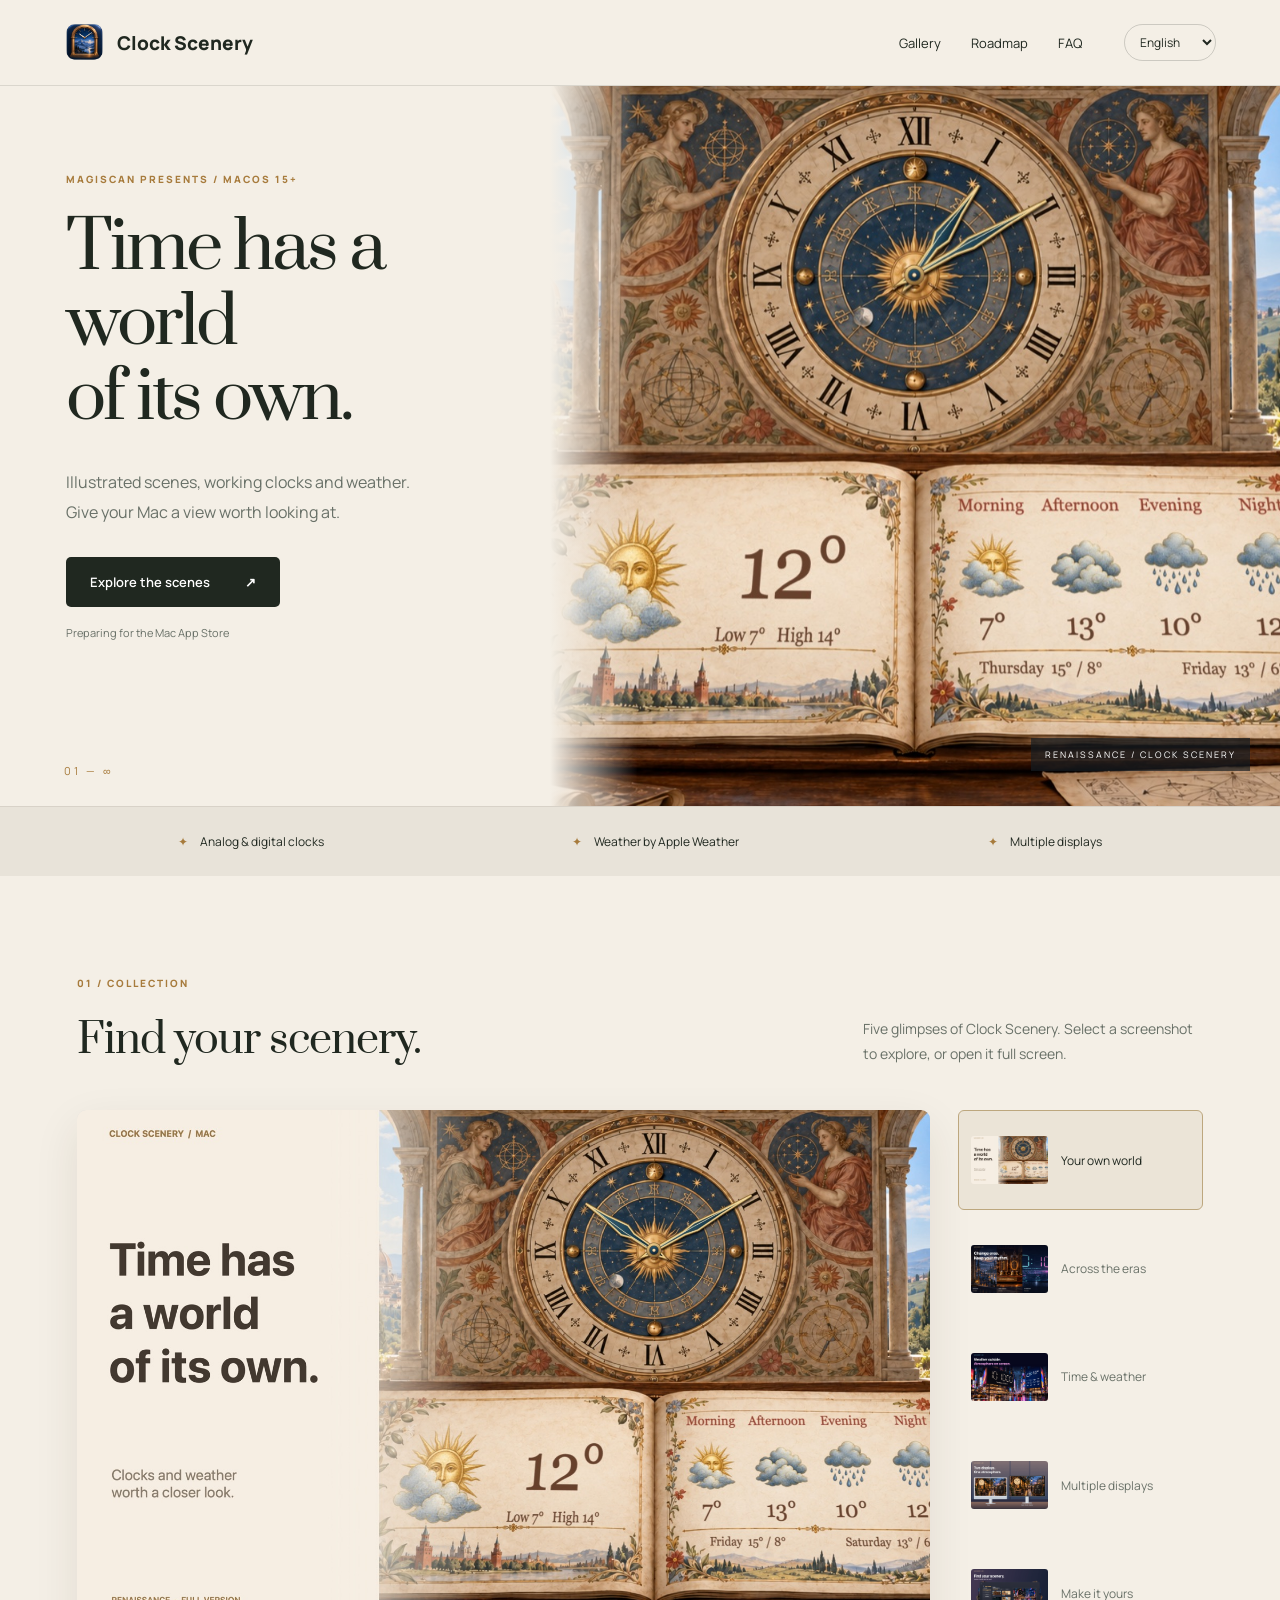
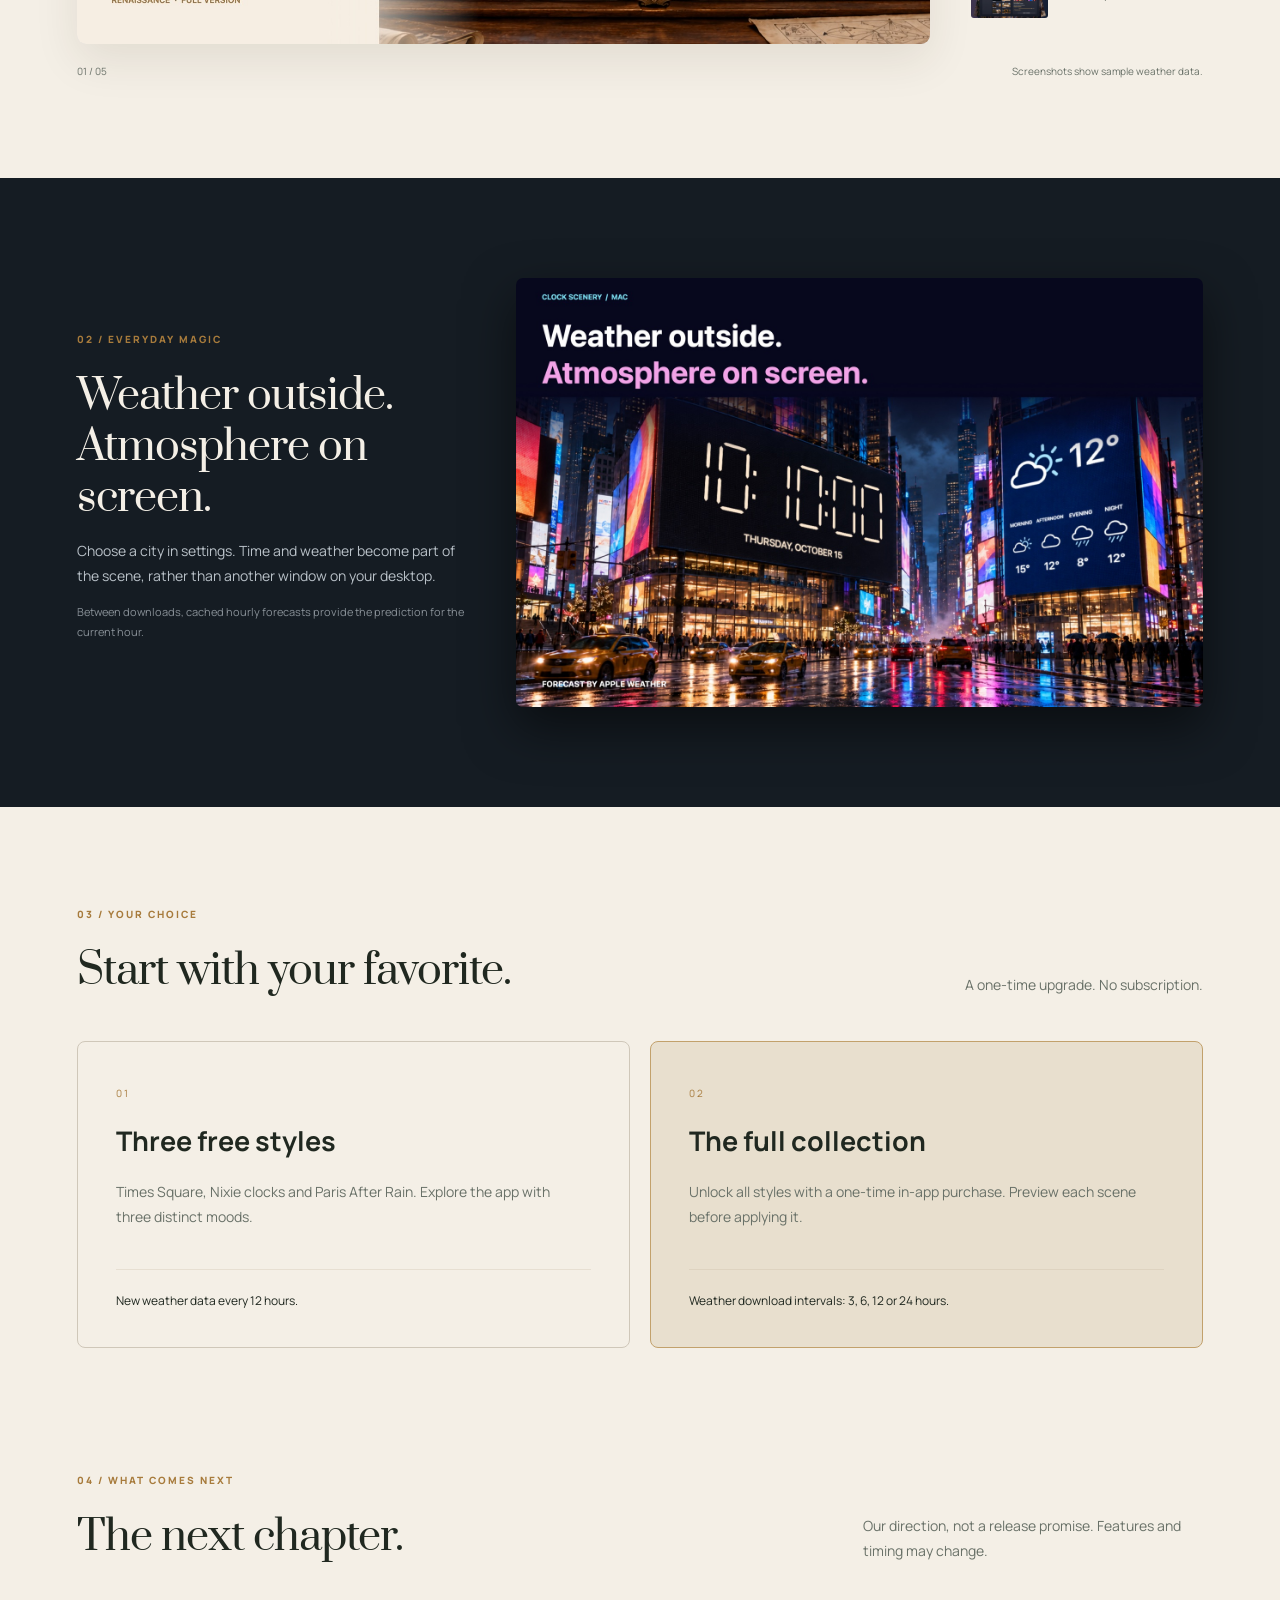
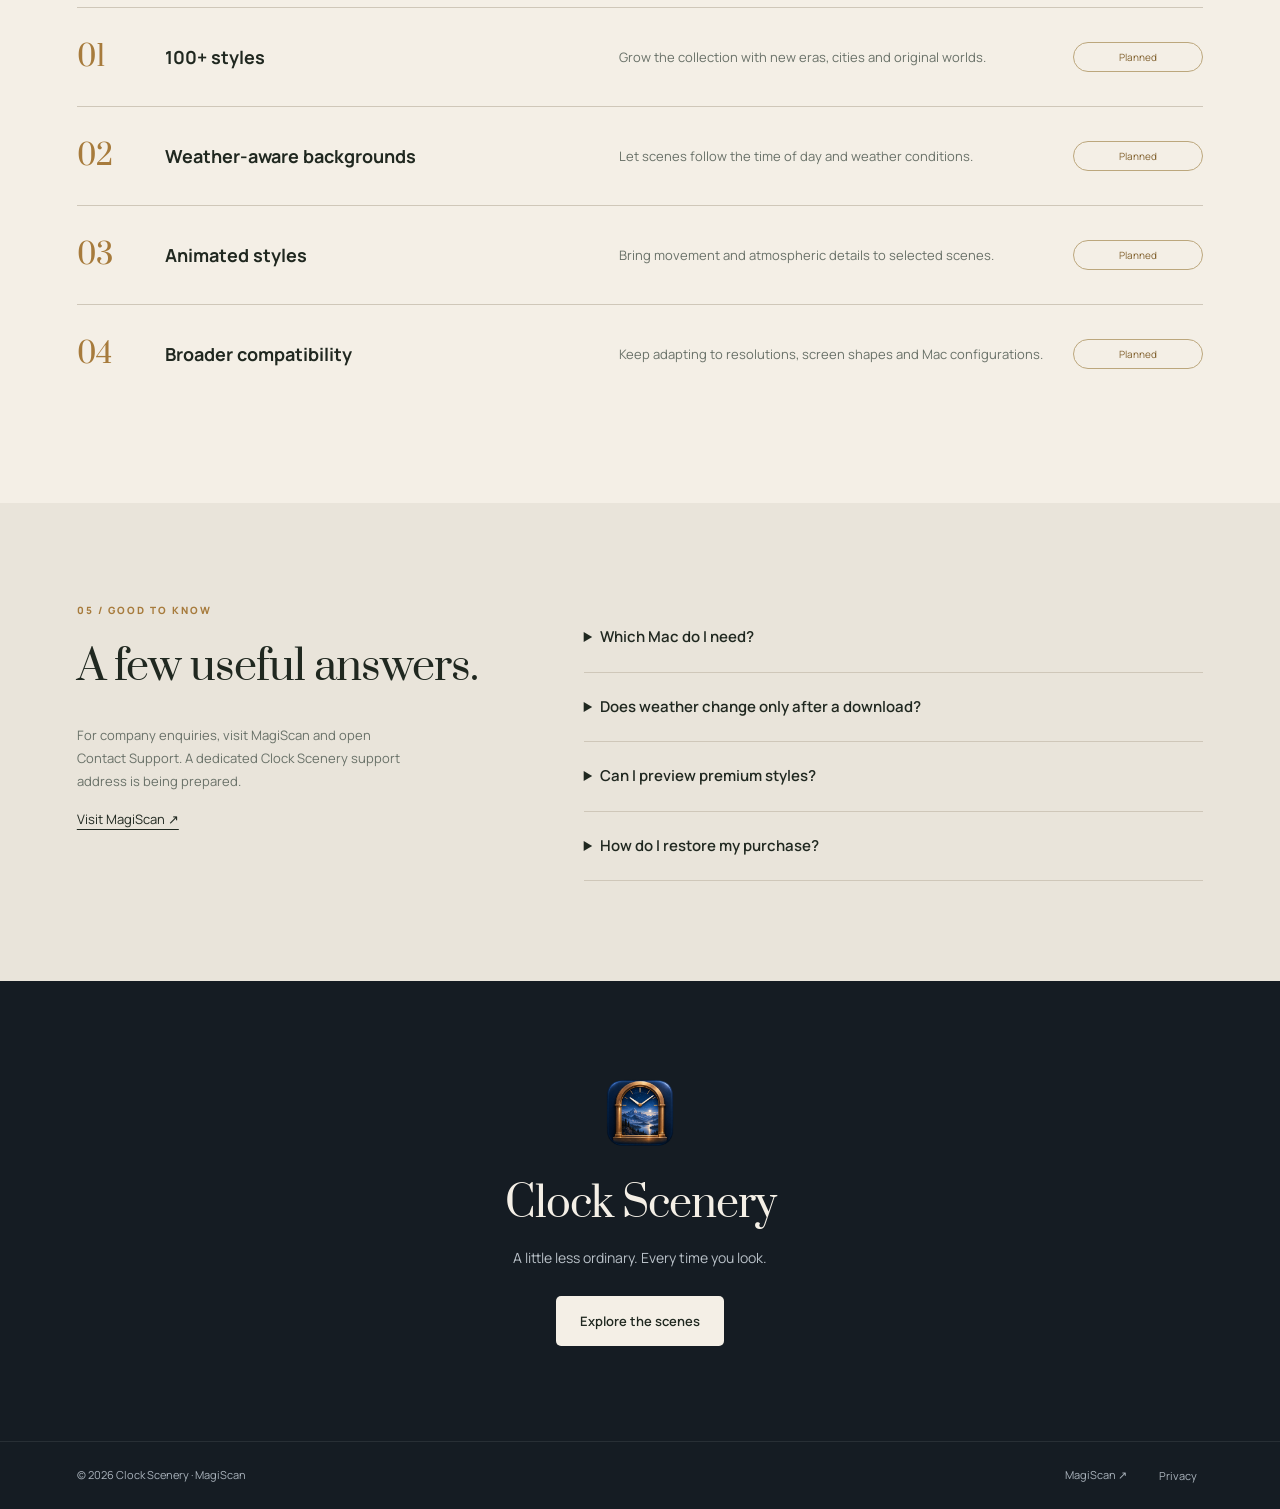
==== index.html @ 3e6418dd "Add Clock Scenery multilingual website" ====
<!doctype html>
<html lang="ru"><head><meta charset="utf-8"><meta name="viewport" content="width=device-width,initial-scale=1"><meta name="description" content="Clock Scenery — illustrated desktop clocks and weather for Mac. Explore scenes, screenshots and the roadmap."><meta name="theme-color" content="#141a20"><title>Clock Scenery — A world of time</title><link rel="icon" href="assets/icon.png"><link rel="stylesheet" href="style.css"></head>
<body><header><a class="brand" href="#"><img src="assets/icon.png" alt="">Clock Scenery</a><nav><a href="#gallery" data-t="gallery"></a><a href="#roadmap" data-t="roadmap"></a><a href="#faq">FAQ</a></nav><select id="language" aria-label="Language"><option value="ru">Русский</option><option value="en">English</option><option value="de">Deutsch</option><option value="fr">Français</option><option value="es">Español</option><option value="zh-Hans">简体中文</option><option value="ja">日本語</option></select></header>
<main><section class="hero"><div class="hero-copy"><div class="eyebrow">MAGISCAN PRESENTS / MACOS 15+</div><h1 data-t="hero"></h1><p data-t="intro"></p><a class="button" href="#gallery"><span data-t="explore"></span> ↗</a><div class="release" data-t="release"></div></div><div class="hero-art"><img src="assets/hero.jpg" alt="Clock Scenery Renaissance desktop" fetchpriority="high"><span class="art-label">RENAISSANCE / CLOCK SCENERY</span></div><div class="hero-number">01 — ∞</div></section>
<section class="intro-strip"><span data-t="strip1"></span><span data-t="strip2"></span><span data-t="strip3"></span></section>
<section id="gallery" class="section gallery"><div class="section-head"><div><div class="eyebrow">01 / COLLECTION</div><h2 data-t="galleryTitle"></h2></div><p data-t="galleryIntro"></p></div><div class="gallery-layout"><button class="feature-shot" id="open-shot" aria-label="Open screenshot"><img id="main-shot" src="assets/ru/01-scenery.jpg" alt=""></button><div class="shot-list" id="shot-list"></div></div><div class="gallery-caption"><span id="shot-count">01 / 05</span><span data-t="sample"></span></div></section>
<section class="weather section"><div class="weather-copy"><div class="eyebrow">02 / EVERYDAY MAGIC</div><h2 data-t="weatherTitle"></h2><p data-t="weatherText"></p><p class="small" data-t="weatherNote"></p></div><img id="weather-shot" src="assets/ru/03-weather.jpg" alt="" loading="lazy"></section>
<section id="versions" class="section"><div class="section-head"><div><div class="eyebrow">03 / YOUR CHOICE</div><h2 data-t="versions"></h2></div><p data-t="noSubscription"></p></div><div class="plans"><article><span class="plan-index">01</span><h3 data-t="free"></h3><p data-t="freeText"></p><div class="plan-bottom" data-t="freeWeather"></div></article><article class="full"><span class="plan-index">02</span><h3 data-t="full"></h3><p data-t="fullText"></p><div class="plan-bottom" data-t="fullWeather"></div></article></div></section>
<section id="roadmap" class="section roadmap"><div class="section-head"><div><div class="eyebrow">04 / WHAT COMES NEXT</div><h2 data-t="roadmapTitle"></h2></div><p data-t="roadmapNote"></p></div><div id="roadmap-items"></div></section>
<section id="faq" class="section faq"><div><div class="eyebrow">05 / GOOD TO KNOW</div><h2 data-t="questions"></h2><p data-t="supportText"></p><a class="text-link" href="https://magiscan.app" target="_blank" rel="noopener" data-t="company"></a></div><div id="questions"></div></section>
<section class="closing"><img src="assets/icon.png" alt="Clock Scenery icon"><h2>Clock Scenery</h2><p data-t="closing"></p><a class="button" href="#gallery" data-t="explore"></a></section></main>
<footer><span>© 2026 Clock Scenery · MagiScan</span><a href="https://magiscan.app" target="_blank" rel="noopener">MagiScan ↗</a><button id="privacy-button" data-t="privacy"></button></footer>
<dialog id="lightbox"><button class="close" aria-label="Close">×</button><img alt="" id="large-shot"></dialog><dialog id="privacy"><button class="close" aria-label="Close">×</button><h2 data-t="privacy"></h2><p data-t="privacyText"></p></dialog><script src="app.js"></script></body></html>
---- style.css ----
@import url('https://fonts.googleapis.com/css2?family=Manrope:wght@400;500;600;700;800&family=Prata&display=swap');
:root{--paper:#f4efe6;--ink:#202820;--muted:#697168;--accent:#a77b3c;--dark:#151c23}*{box-sizing:border-box}html{scroll-behavior:smooth;scroll-padding-top:100px}body{margin:0;background:var(--paper);color:var(--ink);font-family:Manrope,Arial,sans-serif}button,a,select{-webkit-tap-highlight-color:transparent}button,select{font:inherit}a{color:inherit;text-decoration:none}button{cursor:pointer}header{height:86px;padding:0 5%;display:flex;align-items:center;gap:42px;border-bottom:1px solid #20282020;background:var(--paper);position:relative;z-index:2}.brand{display:flex;gap:12px;align-items:center;font-size:19px;font-weight:800;white-space:nowrap}.brand img{width:41px;height:41px}nav{display:flex;gap:30px;margin-left:auto;font-size:13px}nav a:hover,.text-link:hover{color:var(--accent)}select{border:1px solid #20282030;border-radius:30px;background:transparent;padding:8px 11px;font-size:12px;color:inherit}.hero{position:relative;display:grid;grid-template-columns:43% 57%;min-height:720px;overflow:hidden}.hero-copy{padding:86px 45px 100px 12%;z-index:1}.eyebrow{font-size:10px;font-weight:800;letter-spacing:2px;color:var(--accent);margin-bottom:25px}h1{font-family:Prata,Georgia,serif;font-weight:400;font-size:clamp(48px,5.2vw,82px);line-height:1.13;letter-spacing:-3px;margin:0 0 30px;white-space:pre-line}.hero-copy p{font-size:16px;line-height:1.9;max-width:360px;color:var(--muted);margin-bottom:30px}.button{display:inline-flex;gap:35px;align-items:center;justify-content:center;background:var(--ink);color:white;padding:16px 24px;border-radius:5px;font-size:13px;font-weight:600;transition:transform .2s}.button:hover{transform:translateY(-3px)}.release{font-size:11px;color:var(--muted);margin-top:18px}.hero-art{position:relative}.hero-art img{width:100%;height:100%;position:absolute;object-fit:cover;object-position:50% 50%}.hero-art:before{content:'';position:absolute;inset:0;z-index:1;background:linear-gradient(90deg,var(--paper),transparent 12%)}.art-label{position:absolute;right:30px;bottom:35px;font-size:9px;letter-spacing:2px;color:white;background:#161d23aa;padding:10px 14px}.hero-number{position:absolute;bottom:28px;left:5%;font-size:11px;letter-spacing:3px;color:var(--accent)}.intro-strip{display:flex;justify-content:space-around;padding:26px 5%;background:#e8e3d9;border-top:1px solid #d8d2c8;font-size:12px;gap:20px}.intro-strip span:before{content:'✦';color:var(--accent);margin-right:12px}.section{padding:100px 6%;max-width:1700px;margin:auto}.section-head{display:flex;align-items:flex-end;justify-content:space-between;gap:60px;margin-bottom:44px}h2{font-family:Prata,Georgia,serif;font-weight:400;font-size:clamp(32px,3.2vw,52px);line-height:1.25;letter-spacing:-1px;margin:0}p{line-height:1.8}.section-head p{max-width:340px;font-size:14px;color:var(--muted);margin:0}.gallery-layout{display:grid;grid-template-columns:minmax(0,1fr) 245px;gap:28px}.feature-shot{border:0;padding:0;background:#ddd;overflow:hidden;border-radius:9px;box-shadow:0 16px 45px #33260d18;aspect-ratio:1.6}.feature-shot img{width:100%;height:100%;object-fit:contain;display:block}.shot-list{display:flex;flex-direction:column;gap:8px}.shot-tab{background:transparent;border:1px solid transparent;border-radius:6px;display:flex;gap:13px;align-items:center;text-align:left;padding:12px;color:var(--muted);flex:1;font-size:12px}.shot-tab img{width:77px;aspect-ratio:1.6;object-fit:cover;border-radius:3px}.shot-tab[aria-pressed=true]{border-color:#bda77e;background:#ebe4d7;color:var(--ink)}.shot-tab:hover{background:#ebe4d7}.gallery-caption{display:flex;justify-content:space-between;font-size:10px;color:var(--muted);margin-top:20px}.weather{max-width:none;background:var(--dark);color:#f4efe6;display:grid;grid-template-columns:35% 61%;gap:4%;align-items:center}.weather h2{white-space:pre-line}.weather p{color:#b9c1c8;font-size:14px}.weather img{width:100%;border-radius:7px;box-shadow:0 20px 50px #0008}.small{font-size:11px!important;opacity:.7}.plans{display:grid;grid-template-columns:1fr 1fr;gap:20px}.plans article{position:relative;border:1px solid #cfc7b9;padding:38px;border-radius:8px}.plans article.full{background:#e8dfce;border-color:#c2a16c}.plan-index{font-size:10px;letter-spacing:2px;color:var(--accent)}h3{font-size:27px;margin:20px 0}.plans p{font-size:14px;color:var(--muted);max-width:450px;min-height:76px}.plan-bottom{border-top:1px solid #bcad953f;padding-top:22px;font-size:12px}.roadmap{padding-top:25px}.roadmap-row{display:grid;grid-template-columns:60px 1fr 1fr 130px;gap:28px;padding:30px 0;border-top:1px solid #cfc7b9;align-items:center}.roadmap-row b{font-size:18px}.roadmap-row p{font-size:13px;color:var(--muted);margin:0}.roadmap-row .num{font-family:Prata,serif;font-size:28px;color:var(--accent)}.status{font-size:10px;border:1px solid #bca77d;border-radius:25px;padding:7px 11px;text-align:center;color:#80602d}.faq{background:#e9e4da;max-width:none;display:grid;grid-template-columns:40% 55%;gap:5%}.faq>div>p{font-size:13px;color:var(--muted);max-width:340px;margin-top:30px}.text-link{font-size:13px;text-decoration:underline;text-underline-offset:5px}details{border-bottom:1px solid #cfc7b9;padding:23px 0}summary{font-size:15px;font-weight:600;cursor:pointer;line-height:1.5}details p{font-size:13px;color:var(--muted)}.closing{text-align:center;padding:95px 20px;background:var(--dark);color:var(--paper)}.closing>img{width:76px;height:76px;margin-bottom:22px}.closing p{color:#b9c1c8;font-size:14px}.closing .button{background:var(--paper);color:var(--ink);margin-top:12px}footer{padding:25px 6%;display:flex;gap:26px;background:var(--dark);color:#aab3bc;border-top:1px solid #ffffff15;font-size:11px}footer span{margin-right:auto}footer button{color:inherit;background:none;border:0;font-size:11px}dialog{max-width:95vw;max-height:94vh;border:0;padding:0;border-radius:12px;background:var(--paper);color:var(--ink)}dialog::backdrop{background:#080e18dd}dialog img{max-width:90vw;max-height:88vh;display:block;object-fit:contain}.close{position:absolute;right:12px;top:12px;border:0;border-radius:50%;width:34px;height:34px;background:#111c;color:white;font-size:24px;z-index:3}#privacy{padding:55px 40px;max-width:660px}#privacy p{font-size:14px;white-space:pre-line}button:focus-visible,a:focus-visible,select:focus-visible,summary:focus-visible{outline:3px solid #bf9555;outline-offset:4px}
@media(min-width:1600px){.hero{min-height:800px}}@media(max-width:850px){header{padding:0 5%;gap:12px;height:73px}nav{display:none}select{margin-left:auto}.brand{font-size:16px}.hero{grid-template-columns:1fr;min-height:0}.hero-copy{padding:45px 6% 38px}.hero-copy p{max-width:500px}h1{font-size:56px;letter-spacing:-2px}.hero-art{height:460px}.hero-art:before{background:linear-gradient(var(--paper),transparent 10%)}.hero-number{display:none}.intro-strip{font-size:10px;flex-wrap:wrap}.section{padding:65px 6%}.section-head{display:block}.section-head p{margin-top:22px;max-width:500px}.gallery-layout{grid-template-columns:1fr}.shot-list{flex-direction:row;overflow:auto}.shot-tab{min-width:115px;display:block;padding:8px}.shot-tab img{width:100%;margin-bottom:8px}.gallery-caption{gap:15px}.weather,.faq{grid-template-columns:1fr;gap:32px}.weather img{margin-top:12px}.plans{grid-template-columns:1fr}.plans article{padding:25px}.plans p{min-height:0}.roadmap-row{grid-template-columns:36px 1fr;gap:15px}.roadmap-row p,.roadmap-row .status{grid-column:2}.status{justify-self:start}footer{flex-wrap:wrap;line-height:1.7}footer span{width:100%}}@media(prefers-reduced-motion:reduce){html{scroll-behavior:auto}.button{transition:none}}
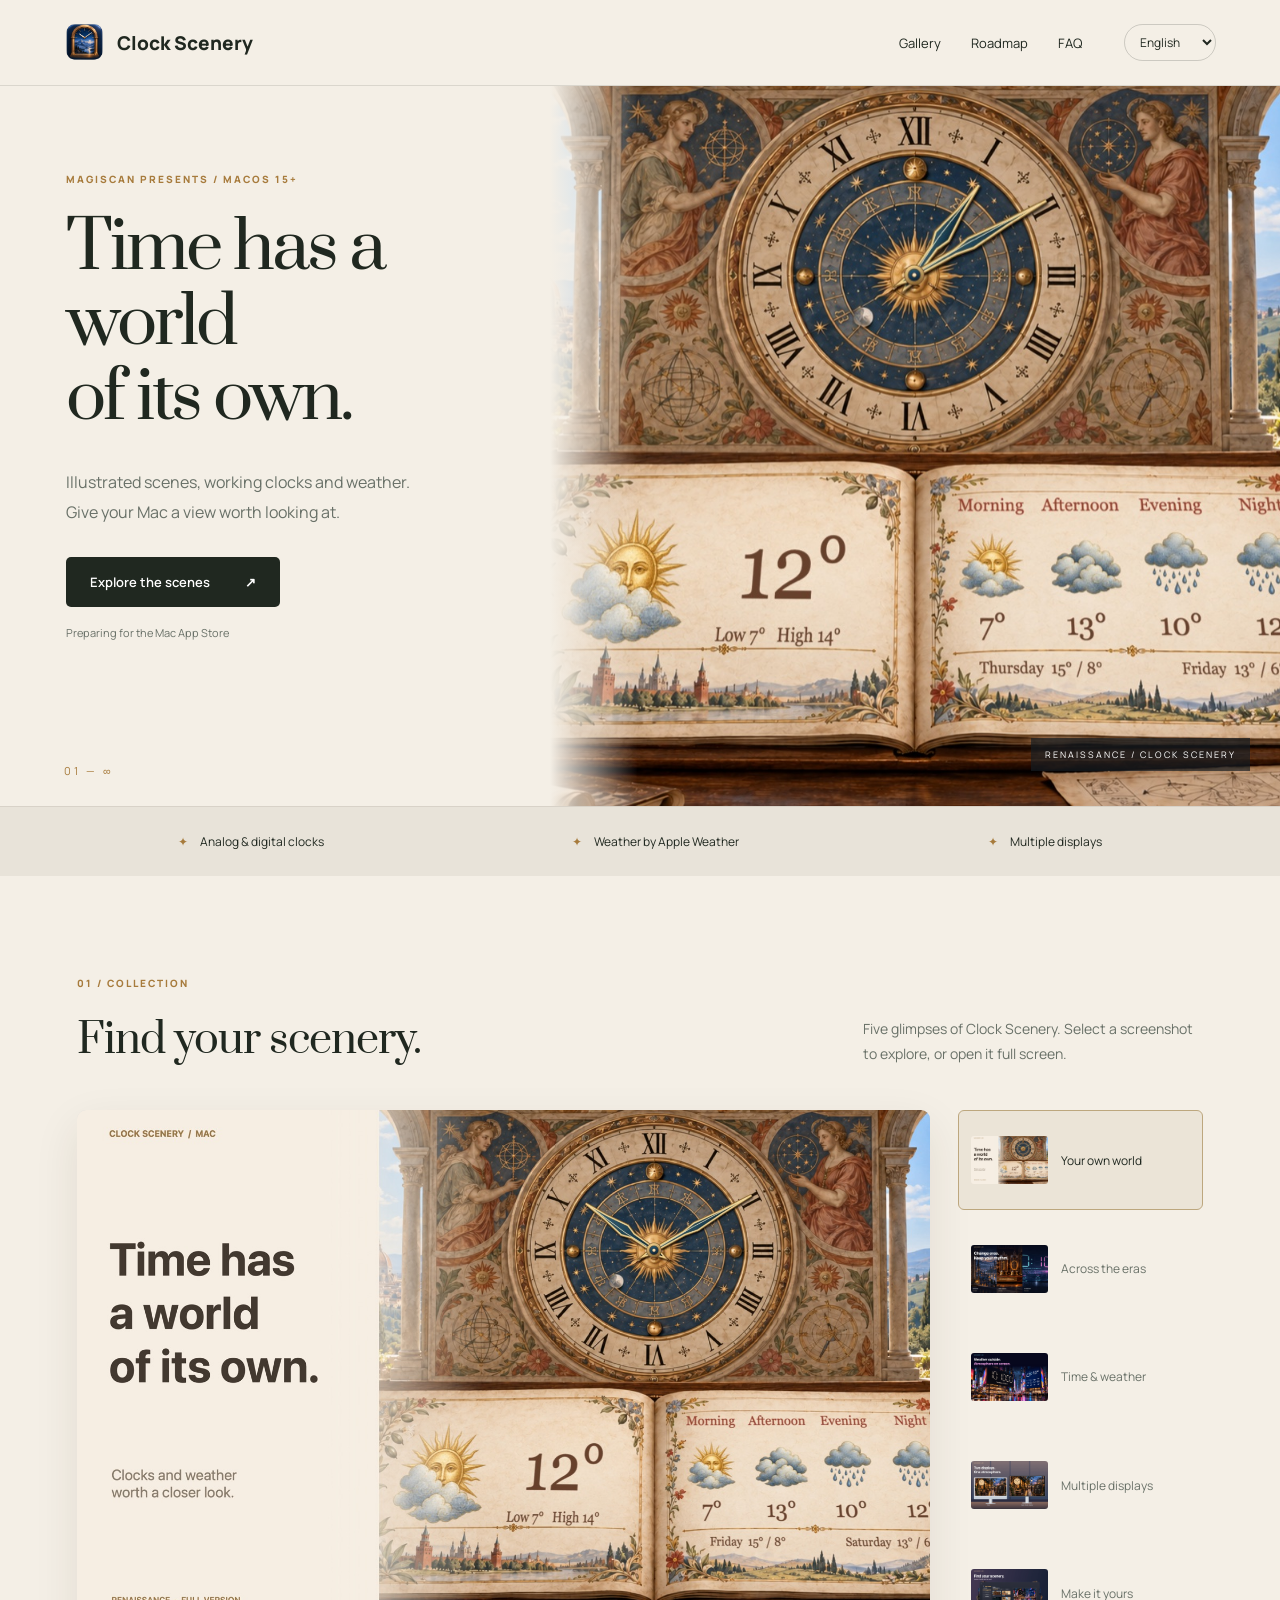
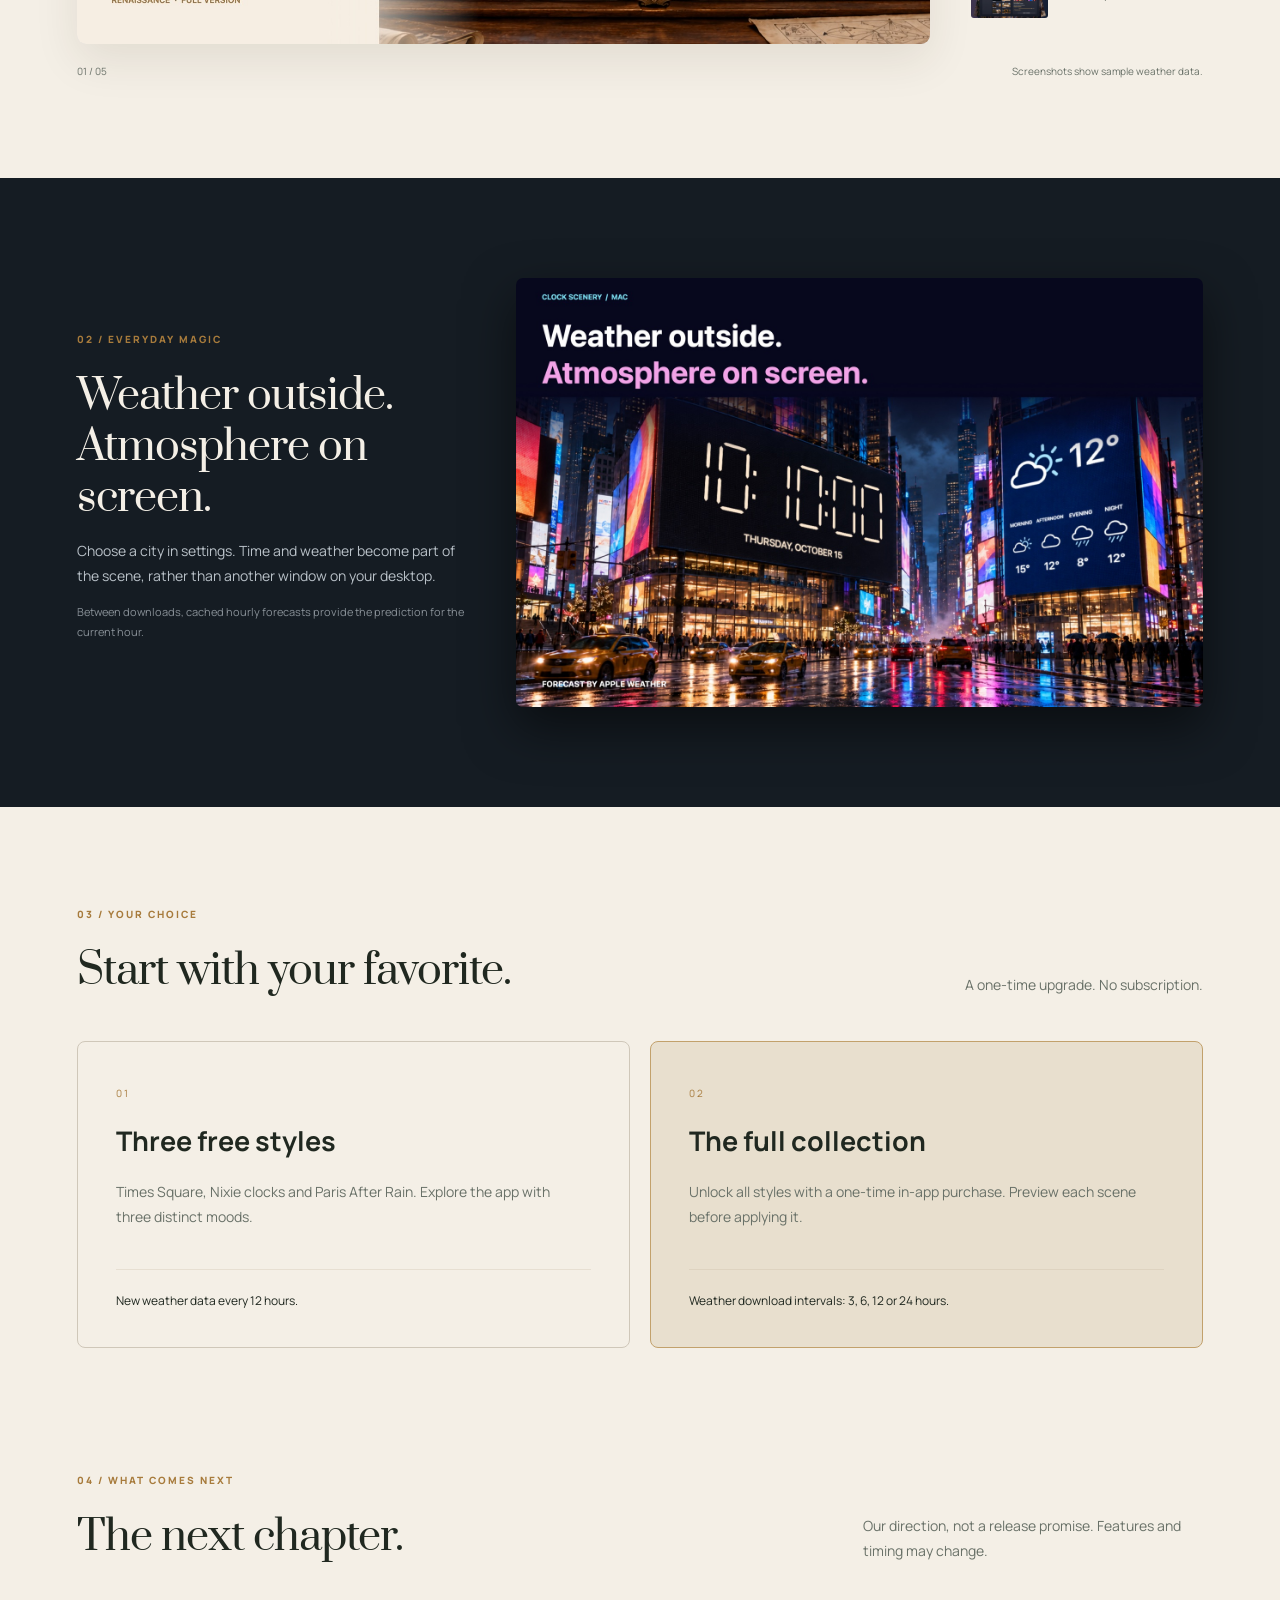
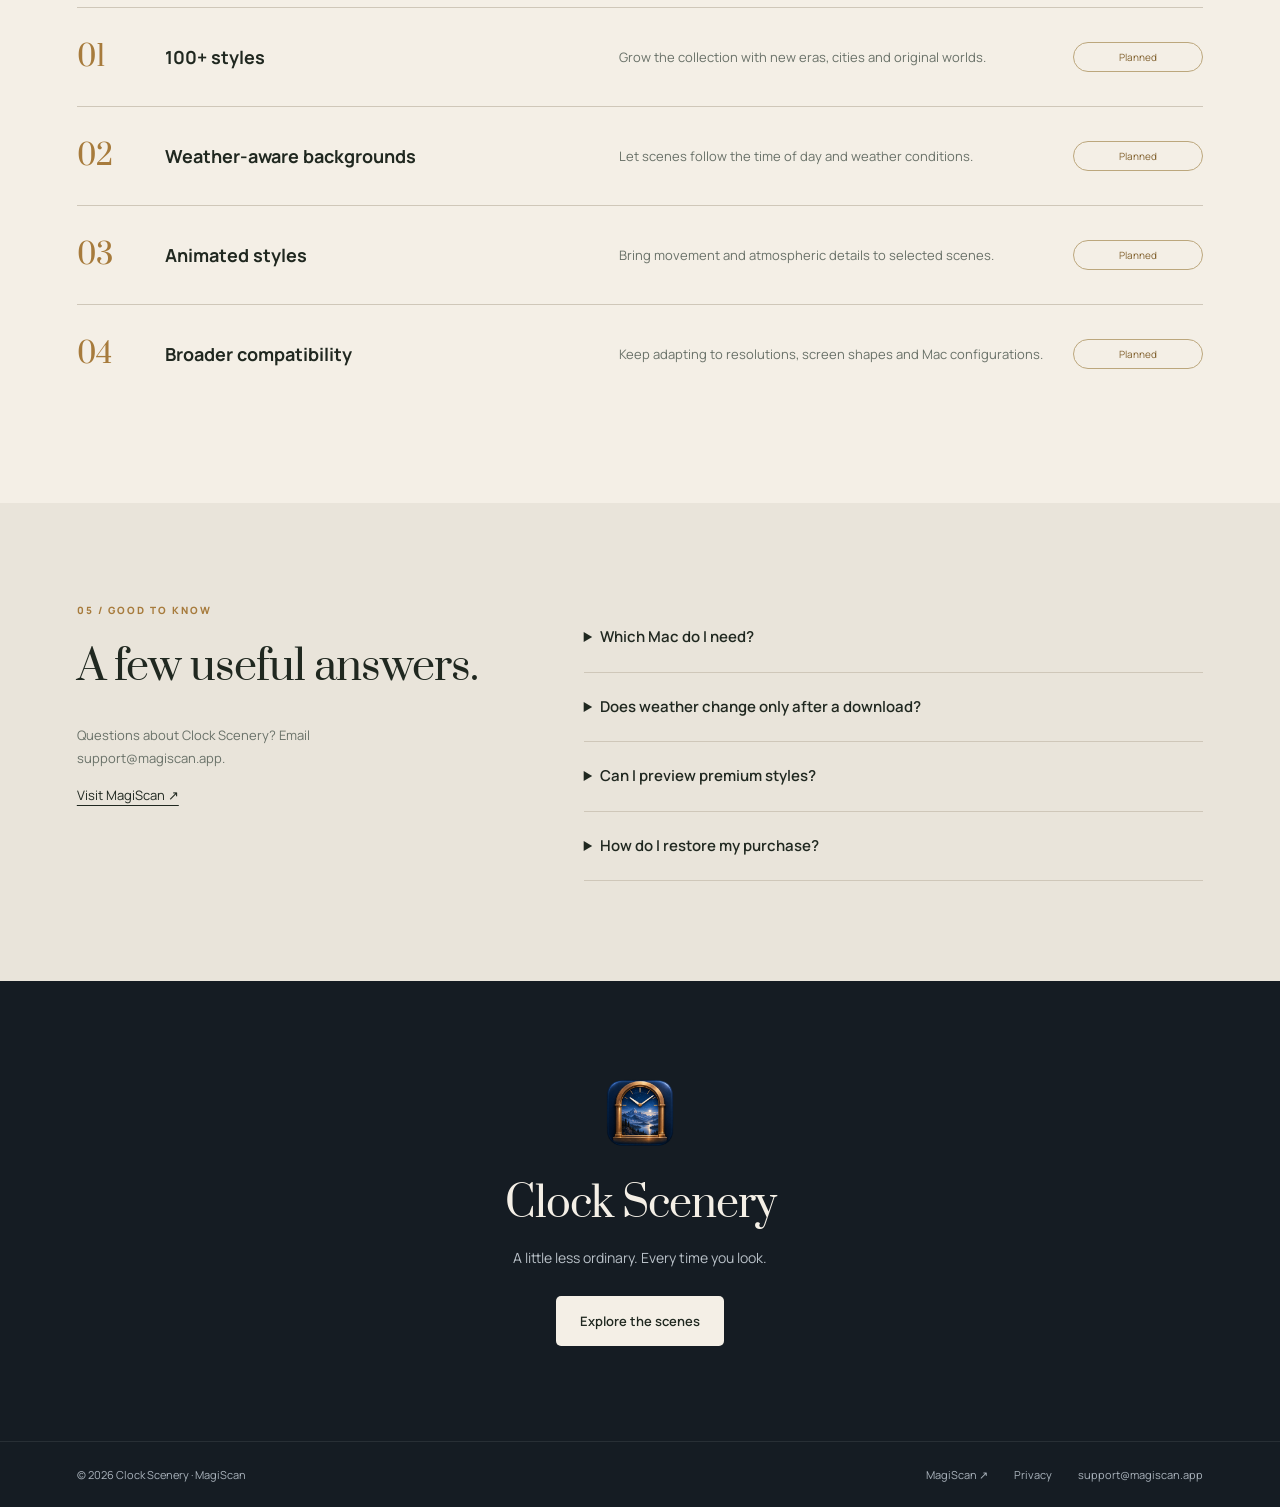
==== commit cb4b86b9: "Add public privacy page and confirmed support contact" ====
--- a/index.html
+++ b/index.html
@@ -9,5 +9,5 @@
 <section id="roadmap" class="section roadmap"><div class="section-head"><div><div class="eyebrow">04 / WHAT COMES NEXT</div><h2 data-t="roadmapTitle"></h2></div><p data-t="roadmapNote"></p></div><div id="roadmap-items"></div></section>
 <section id="faq" class="section faq"><div><div class="eyebrow">05 / GOOD TO KNOW</div><h2 data-t="questions"></h2><p data-t="supportText"></p><a class="text-link" href="https://magiscan.app" target="_blank" rel="noopener" data-t="company"></a></div><div id="questions"></div></section>
 <section class="closing"><img src="assets/icon.png" alt="Clock Scenery icon"><h2>Clock Scenery</h2><p data-t="closing"></p><a class="button" href="#gallery" data-t="explore"></a></section></main>
-<footer><span>© 2026 Clock Scenery · MagiScan</span><a href="https://magiscan.app" target="_blank" rel="noopener">MagiScan ↗</a><button id="privacy-button" data-t="privacy"></button></footer>
-<dialog id="lightbox"><button class="close" aria-label="Close">×</button><img alt="" id="large-shot"></dialog><dialog id="privacy"><button class="close" aria-label="Close">×</button><h2 data-t="privacy"></h2><p data-t="privacyText"></p></dialog><script src="app.js"></script></body></html>
+<footer><span>© 2026 Clock Scenery · MagiScan</span><a href="https://magiscan.app" target="_blank" rel="noopener">MagiScan ↗</a><a href="privacy-policy/" data-t="privacy">Privacy</a><a href="mailto:support@magiscan.app">support@magiscan.app</a></footer>
+<dialog id="lightbox"><button class="close" aria-label="Close">×</button><img alt="" id="large-shot"></dialog><script src="app.js"></script></body></html>
